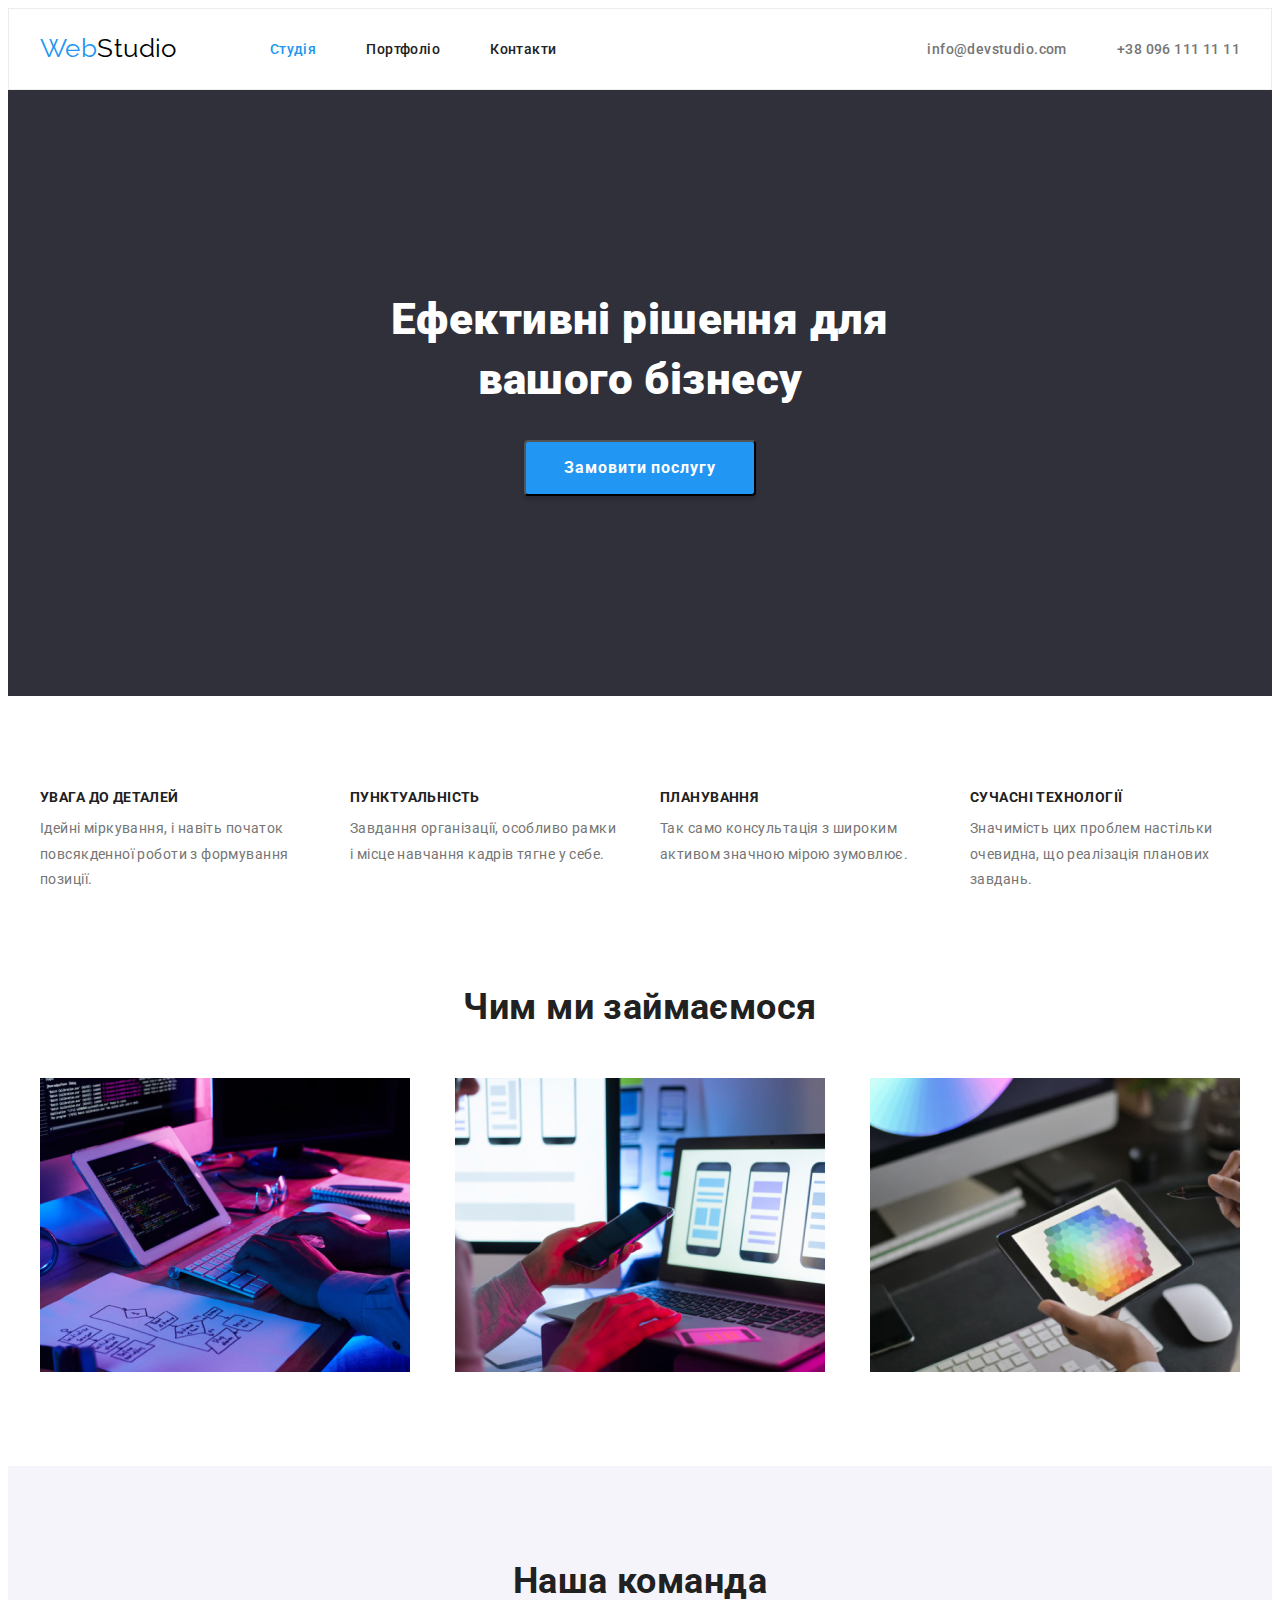
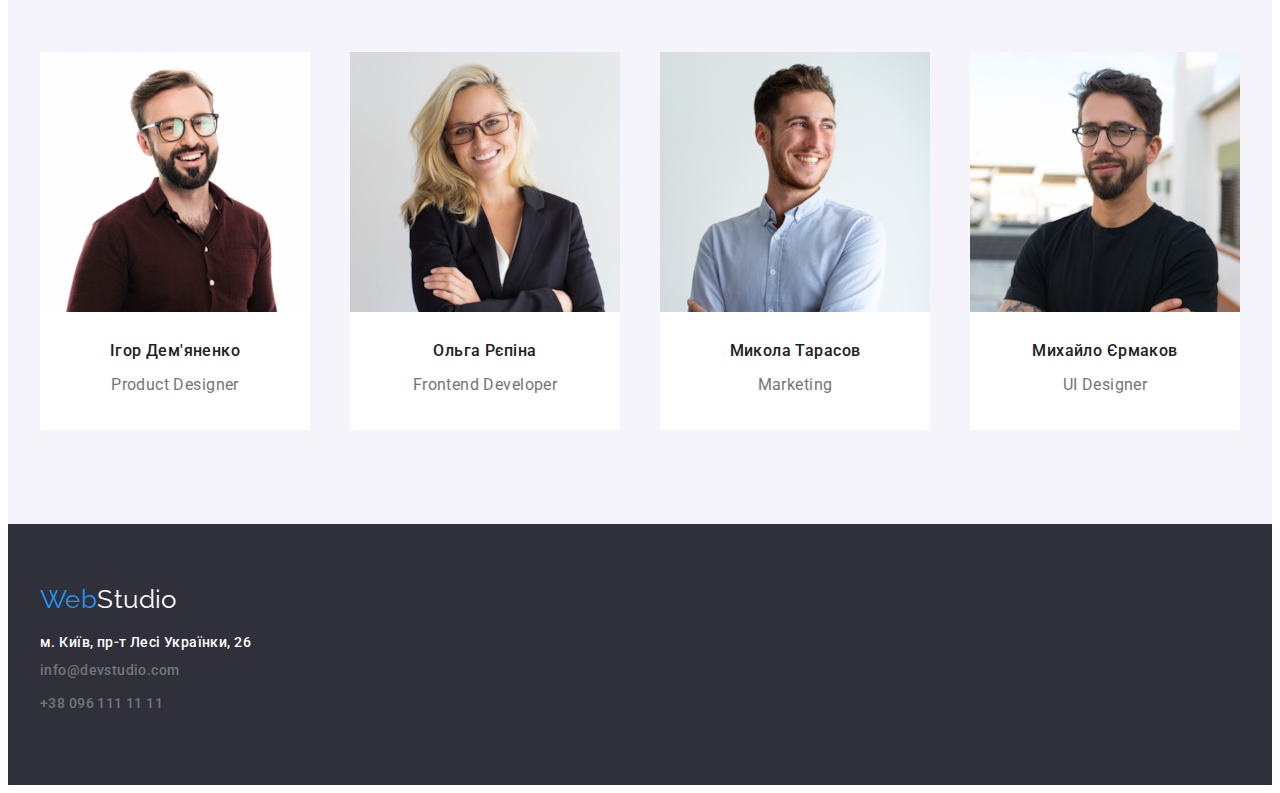
==== index.html @ a3e12e18 "home work" ====
<!DOCTYPE html>
<html lang="uk">
  <head>
    <meta charset="UTF-8" />
    <meta http-equiv="X-UA-Compatible" content="IE=edge" />
    <meta name="viewport" content="width=device-width, initial-scale=1.0" />
    <link rel="preconnect" href="https://fonts.googleapis.com" />
    <link rel="preconnect" href="https://fonts.gstatic.com" crossorigin />
    <link
      href="https://fonts.googleapis.com/css2?family=Raleway:wght@700&family=Roboto:wght@400;500;700;900&display=swap"
      rel="stylesheet"
    />
    <link
      rel="stylesheet"
      href="https://cdnjs.cloudflare.com/ajax/libs/modern-normalize/1.1.0/modern-normalize.min.css"
      integrity="sha512-wpPYUAdjBVSE4KJnH1VR1HeZfpl1ub8YT/NKx4PuQ5NmX2tKuGu6U/JRp5y+Y8XG2tV+wKQpNHVUX03MfMFn9Q=="
      crossorigin="anonymous"
      referrerpolicy="no-referrer"
    />
    <link rel="stylesheet" href="./css/styles.css" />
    <title>Document</title>
  </head>

  <body>
<!--Header-->
    <header class="line">
      <div class="container main-nav">
        <a class="logo" href="./index.html" lang="en"
          >Web<span class="logo-studio">Studio</span></a
        >
        <nav>
          <ul class="site-nav">
            <li class="item">
              <a class="current-navigation" href="./index.html"> Студія</a>
            </li>
            <li class="item">
              <a class="navigation" href="./portfolio.html"> Портфоліо</a>
            </li>
            <li class="item">
              <a class="navigation" href="contacts"> Контакти</a>
            </li>
          </ul>
        </nav>
        <ul class="contact-nav">
          <li class="item">
            <a class="contacts" href="mailto:info@devstudio.com"
              >info@devstudio.com</a
            >
          </li>
          <li class="item">
            <a class="contacts" href="tel:+380961111111">+38 096 111 11 11</a>
          </li>
        </ul>
      </div>
    </header>

<!--Main content-->
    <main>
      <!--Hero-->
      <section class="hero">
        <h1 class="hero-title">Ефективні рішення для <br />вашого бізнесу</h1>
        <button type="button" class="hero-button">Замовити послугу</button>
      </section>

<!-- Переваги -->
      <section class="sections">
        <div class="container">
          <h2 class="visually-hidden">Переваги</h2>
          <ul class="features-list">
            <li class="item">
              <h3 class="features">увага до деталей</h3>
              <p class="features-text">
                Ідейні міркування, і навіть початок повсякденної роботи з
                формування позиції.
              </p>
            </li>
            <li class="item">
              <h3 class="features">пунктуальність</h3>
              <p class="features-text">
                Завдання організації, особливо рамки і місце навчання кадрів
                тягне у себе.
              </p>
            </li>
            <li class="item">
              <h3 class="features">планування</h3>
              <p class="features-text">
                Так само консультація з широким активом значною мірою зумовлює.
              </p>
            </li>
            <li class="item">
              <h3 class="features">сучасні технології</h3>
              <p class="features-text">
                Значимість цих проблем настільки очевидна, що реалізація
                планових завдань.
              </p>
            </li>
          </ul>
        </div>
      </section>

<!-- Опис діяльності -->
      <section class="sections item-section">
        <div class="container">
          <h2 class="title">Чим ми займаємося</h2>
          <ul class="about-item">
            <li class="item">         
              <img
                src="./images/feature/desctop.jpg"
                alt="Десктопні додатки"
                width="370"
              />
            </li>
            <li class="item">
              <img
                src="./images/feature/apps.jpg"
                alt="мобільні додатки"
                width="370"
              />
            </li>
            <li class="item">
              <img
                src="./images/feature/design.jpg"
                alt="дизайнерські рішення"
                width="370"
              />
            </li>
          </ul>
        </div>
      </section>

<!--Команда-->
      <section class="sections team-bgc">
        <div class="container">
          <h2 class="title">Наша команда</h2>
          <ul class="about-team">
            <li class="item">
              <img
                src="./images/team/product.jpg"
                alt="Дизайнер продукту"
                width="270"
              />
              <div class="description">
                <h3 class="team">Ігор Дем'яненко</h3>
              <p>Product Designer</p></div>
            </li>
            <li class="item">
              <img
                src="./images/team/developer.jpg"
                alt="Фронтенд розробник"
                width="270"
              />
             <div class="description"> <h3 class="team">Ольга Рєпіна</h3>
              <p>Frontend Developer</p></div>
            </li>
            <li class="item">
              <img
                src="./images/team/marketing.jpg"
                alt="Маркетинг"
                width="270"
              />
              <div class="description"> <h3 class="team">Микола Тарасов</h3>
              <p>Marketing</p></div>
              </li>
            <li class="item">
              <img
                src="./images/team/designer.jpg"
                alt="Дизайнер інтерфейсу"
                width="270"
              />
              <div class="description"><h3 class="team">Михайло Єрмаков</h3>
              <p>UI Designer</p></div>
            </li>
          </ul>
        </div>
      </section>
    </main>

<!-- Footer -->
    <footer class="footer">
      <div class="container">
        <a class="logo footer-logo" href="portfolio.html" lang="en"
          >Web<span class="logo-studio-footer">Studio</span></a
        >
        <address>
          <ul>
            <li>
              <a class="footer-contacts address" href="#"> м. Київ, пр-т Лесі Українки, 26</a>
            </li>
            <li>
              <a class="footer-contacts" href="mailto:info@devstudio.com">
                info@devstudio.com</a
              >
            </li>
            <li>
              <a class="footer-contacts" href="tel:+380961111111">
                +38 096 111 11 11</a
              >
            </li>
          </ul>
        </address>
      </div>
    </footer>
  </body>
</html>
---- css/styles.css ----
:root {
  --primary-text-color: #212121;
  --accent-color: #2196f3;
  --primary-white-color: #ffffff;
  --background-color: #2f303a;
  --description-color: #757575;
  --main-line-height: 1.17;
  --main-font-weight: 500;
}

.html{
  box-sizing: border-box;
}

*,
*::before,
*::after{
  box-sizing: inherit;
}

body {
  font-family: "Roboto", sans-serif;
  background-color: var(--primary-white-color);
  color: var(--primary-text-color);

  font-size: 14px;
  letter-spacing: 0.03em;
}


a {
  text-decoration: none;
}

h1,h2,h3,p{
  margin: 0;
}

p{
  font-size: 16px;
  color: var(--description-color);
  line-height: 1.8;
}

ul{
  list-style-type: none;
  margin: 0;
  padding: 0;
}

img{
  display: block; 
  width: 100%; 
  height: auto;
}

.container{

  width: 1200px;
  padding-left: 15px;
  padding-right: 15px;
  margin-left: auto;
  margin-right: auto;
}

.sections{
  padding-top: 94px;
  padding-bottom: 94px;
}

.main-nav{
  display: flex;
  align-items: center;
}

.line{
  border: 1px solid #ECECEC;
}

.logo {
  padding-top: 24px;
  padding-bottom: 25px;

  font-family: "Raleway", sans-serif;
  color: var(--accent-color);
  font-size: 26px;
  line-height: var(--main-line-height);
  
}

.logo-studio {
  font-family: "Raleway", sans-serif;
  color: #000000;
  font-size: 26px;
  line-height: var(--main-line-height);
}

.site-nav .item + .item{
  margin-left: 50px;
}

.site-nav{
  display: flex;
  margin-left: 93px;
}

.contacts {
  display: flex;
  padding-top: 32px;
  padding-bottom: 32px;

  color: var(--description-color);
  line-height: var(--main-line-height);
  font-weight: var(--main-font-weight);
  font-style: normal;
}

.contacts:hover,
.contacts:focus {
  color: var(--accent-color);
}

.contact-nav{
  display: flex;
  margin-left: auto;
}

.contact-nav .item + .item {
  margin-left: 50px;
}

.navigation {
  display: flex;
  padding-top: 32px;
  padding-bottom: 32px;

  color: var(--primary-text-color);
  line-height: var(--main-line-height);
  font-weight: var(--main-font-weight);
}

.navigation:hover,
.navigation:focus {
  color: var(--accent-color);
}

.current-navigation {
  display: flex;
  padding-top: 32px;
  padding-bottom: 32px;
  color: var(--accent-color);
  font-weight: var(--main-font-weight);
}

.buttons{
  justify-content: center;
  display: flex;
  margin-bottom: 34px;
}

.button {
  margin-right: 8px;
  cursor: pointer;
  padding: 6px 22px;

  font-family: inherit;
  font-weight: var(--main-font-weight);
  font-size: 16px;
  line-height: 1.6;
  text-align: center;

  background: #f5f4fa;
  border-radius: 4px;
  border: none;
  
}

.hero {
  text-align: center;
  margin: 0 auto;
  padding-top: 200px;
  padding-bottom: 200px;

  background-color: var(--background-color);
}

.hero-title {
  
  margin: auto;
  margin-bottom: 30px;
  
  width: 696px;
  height: 120px;
  left: 452px;
  top: 280px;

  color: var(--primary-white-color);
  font-weight: 900;
  font-size: 44px;
  line-height: 1.36;
}

.button:hover,
.button:focus {
  color: var(--primary-white-color);
  background: var(--accent-color);
}

.hero-button {
  display: inline-flex;
  align-items: center;
  justify-content: center;
  cursor: pointer;
  text-align: center;

  color: var(--primary-white-color);
  font-family: inherit;
  font-weight: 700;
  font-size: 16px;
  line-height: 1.8;
  letter-spacing: 0.06em;

  background: #2196f3;
  box-shadow: 0px 4px 4px rgba(0, 0, 0, 0.15);
  border-radius: 4px;
  min-width: 216px;
  height: 50px;
}

.hero-button:hover,
.hero-button:focus {
  background: #188ce8;
}

.cards {
  display: flex;
  flex-wrap: wrap;
  gap: 30px;
}

.box {
  border: 1px solid #ECECEC;
  flex: 1 1 calc(33.33% - 30px);
  box-sizing: border-box;
  
  line-height: 1.8;
}

.box-title {
  margin-bottom: 4px;

  color: var(--primary-text-color);
  font-size: 18px;
  line-height: 2;
}

.box-content{
  margin-left: 0;
  padding-top: 20px;
  padding-right: 24px;
  padding-bottom: 20px;
  padding-left: 24px;
}

.title {
  text-align: center;
  margin-bottom: 50px;
  font-size: 36px;
  line-height: var(--main-line-height);
}

.features-list{
  display: flex;
  flex-wrap: wrap;
  justify-content: space-between;
}

.features-list .item{
  margin-right: 30px;
  width: 270px;
}

.features-list .item:last-child{
  margin-right: 0;
}

.features {
  margin: 0;
  margin-bottom: 10px;
  font-size: 14px;
  line-height: 1.14;
  text-transform: uppercase;
}

.features-text{
  font-size: 14px;
}

.about-item{
  display: flex;
  flex-wrap: wrap;
 
}

.about-item .item{
  display: block;
  width: 370px;
  margin-right: 45px;
}

.about-item .item:last-child{
  margin-right: 0;
}

.item-section{
  padding-top: 0;
}

.about-team {
  display: flex;
  justify-content: center;
  text-align: center;
}

.about-team .item{
  margin-right: 40px;
  width: 270px;

  background-color: var(--primary-white-color);
}

.about-team .item:last-child{
  margin-right: 0;
 
}

.description{
  padding-top: 30px;
  padding-bottom: 30px;
}

.team-bgc{
  background: #f5f4fa;
}

.team {
  margin-bottom: 10px;
  font-weight: var(--main-font-weight);
  font-size: 16px;
  line-height: var(--main-line-height);
}

.visually-hidden {
  position: absolute;
  white-space: nowrap;
  width: 1px;
  height: 1px;
  overflow: hidden;
  border: 0;
  padding: 0;
  clip: rect(0 0 0 0);
  clip-path: inset(50%);
  margin: -1px;
}

.footer {
  padding-top: 60px;
  padding-bottom: 60px;

  font-size: 14px;
  line-height: var(--main-line-height);
  background-color: var(--background-color);
}

.footer-contacts{
  display: inline-block;
  margin-bottom: 9px;
  
  color: var(--description-color);
  line-height: 1.71;  
  font-weight: var(--main-font-weight);
  font-style: normal;
}

.footer-logo{
  display: inline-block;
  padding-top: 0;
  padding-bottom: 0;
  margin-bottom: 20px;
}

.logo-studio-footer {
  color: var(--primary-white-color);
}

.address {
  margin-bottom: 9px;

  font-style: normal;
  color: var(--primary-white-color);
  line-height: var(--main-line-height);
}

.address:hover,
.address:focus {
  color: var(--accent-color);
}
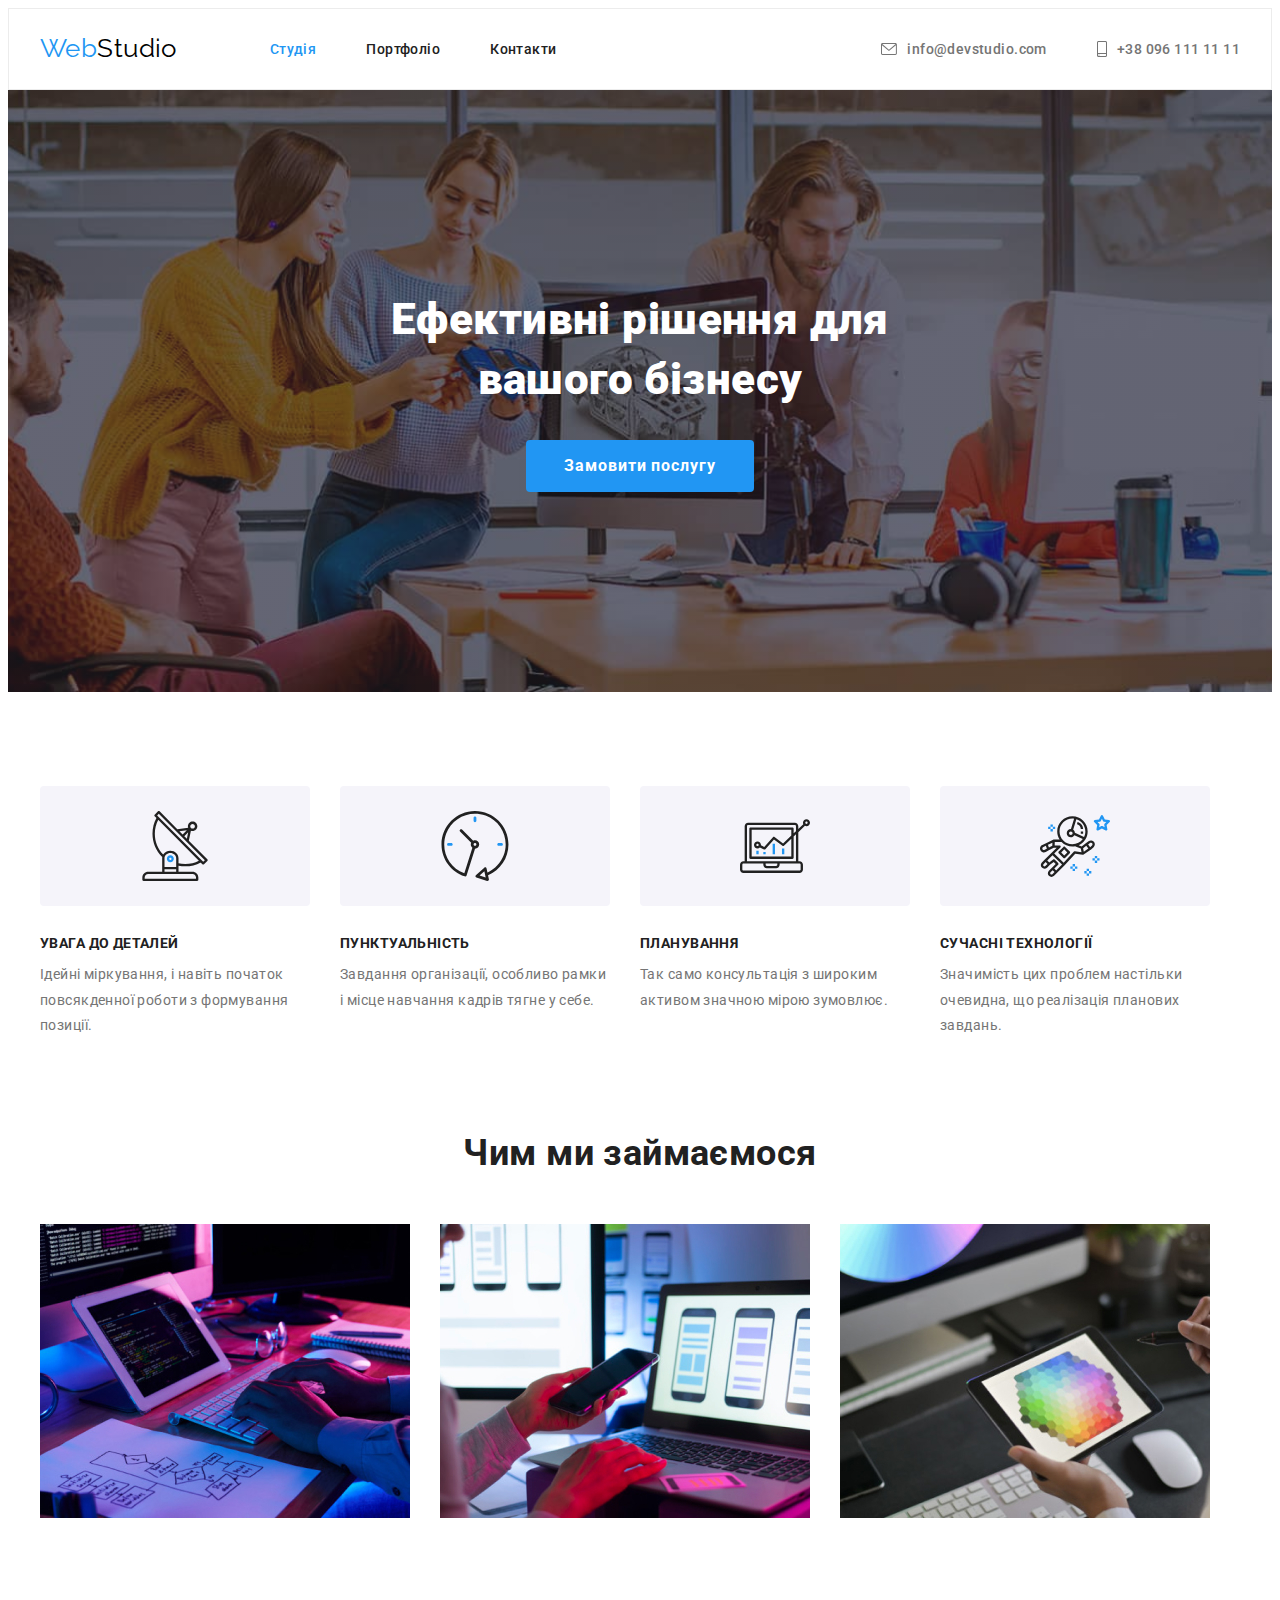
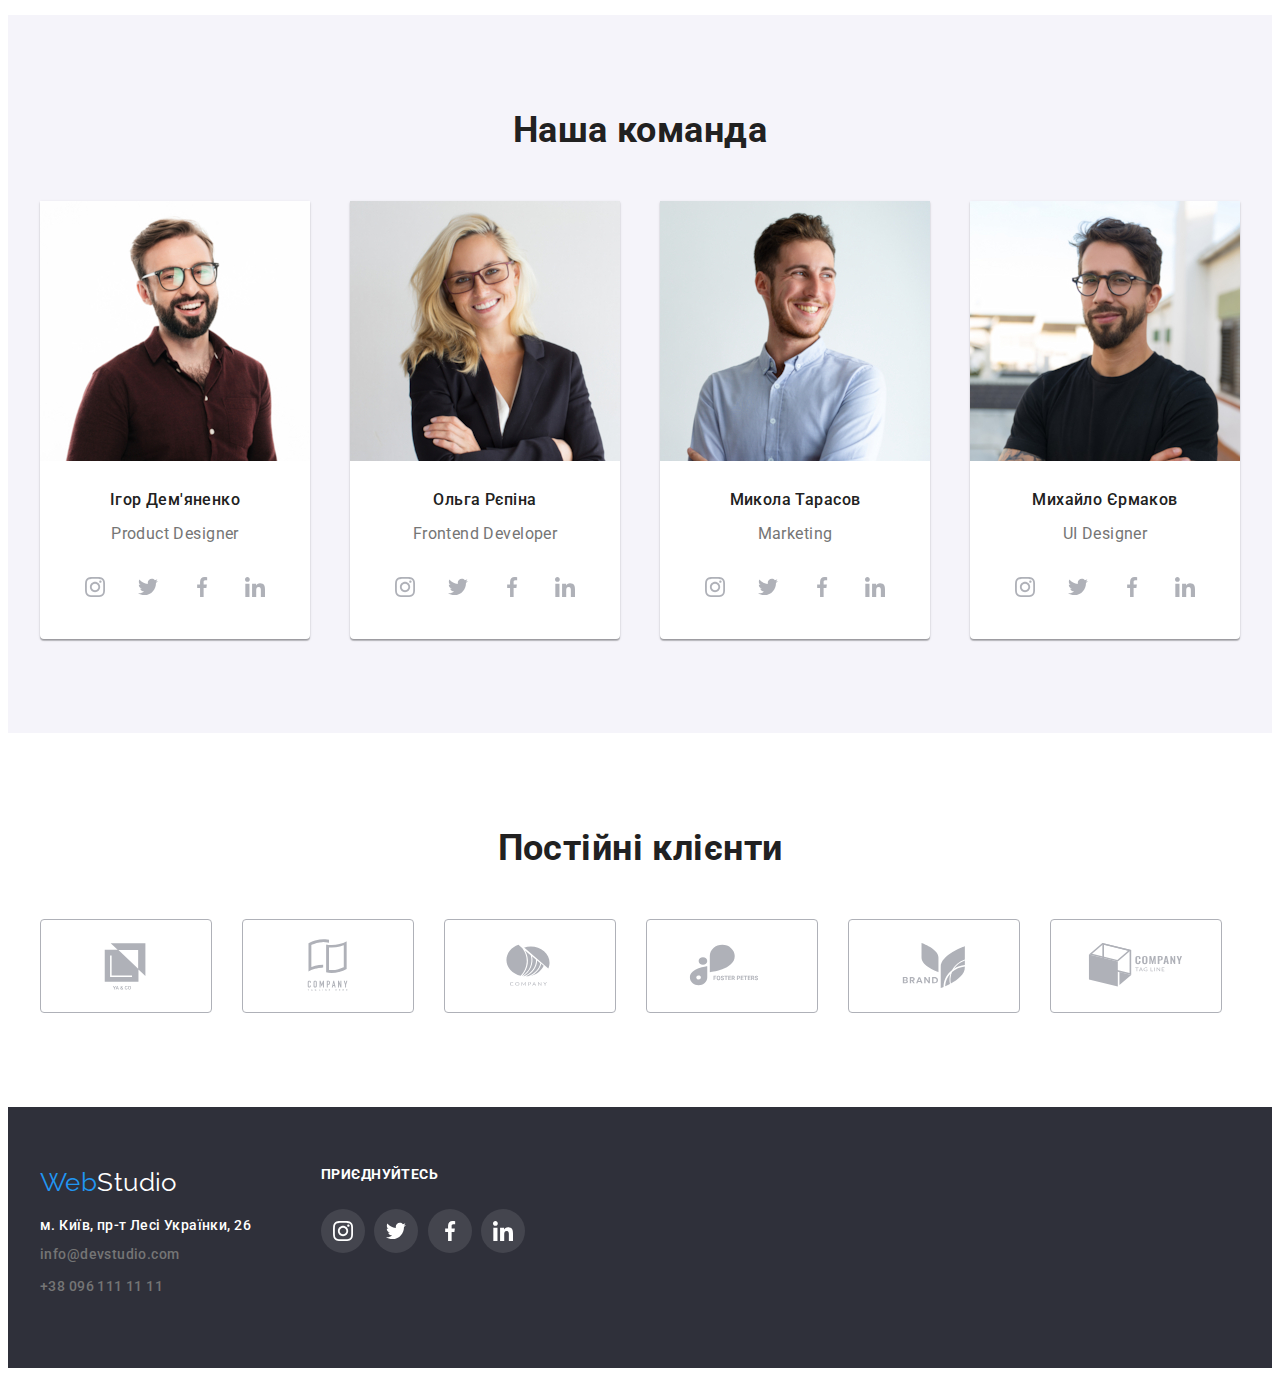
==== commit 63dd5a0c: "updated" ====
--- a/index.html
+++ b/index.html
@@ -43,12 +43,17 @@
         </nav>
         <ul class="contact-nav">
           <li class="item">
-            <a class="contacts" href="mailto:info@devstudio.com"
-              >info@devstudio.com</a
-            >
+            <a class="contacts" href="mailto:info@devstudio.com">
+             <svg width=16 height=12 class="button-icon">
+              <use href="./images/icons.svg#mail"></use>
+             </svg>
+              info@devstudio.com</a>
           </li>
           <li class="item">
-            <a class="contacts" href="tel:+380961111111">+38 096 111 11 11</a>
+            <a class="contacts" href="tel:+380961111111">
+              <svg width=10 height=16 class="button-icon">
+                <use href="./images/icons.svg#smartphone"></use>
+              </svg> +38 096 111 11 11</a>
           </li>
         </ul>
       </div>
@@ -68,26 +73,43 @@
           <h2 class="visually-hidden">Переваги</h2>
           <ul class="features-list">
             <li class="item">
-              <h3 class="features">увага до деталей</h3>
-              <p class="features-text">
-                Ідейні міркування, і навіть початок повсякденної роботи з
-                формування позиції.
-              </p>
-            </li>
-            <li class="item">
-              <h3 class="features">пунктуальність</h3>
+              <div class="features-item">
+                <svg width="70" height="70" class="features-icon">
+                  <use href="./images/icons.svg#antenna"></use>
+                </svg></div>
+                <h3 class="features">увага до деталей</h3>
+                    <p class="features-text">
+                 Ідейні міркування, і навіть початок повсякденної роботи з
+                 формування позиції.
+                   </p>
+            </li>
+            <li class="item">
+             <div class="features-item">
+              <svg width="70" height="70" class="features-icon">
+                <use href="./images/icons.svg#clock"></use>
+              </svg>
+             </div> 
+             <h3 class="features">пунктуальність</h3>
               <p class="features-text">
                 Завдання організації, особливо рамки і місце навчання кадрів
                 тягне у себе.
               </p>
             </li>
             <li class="item">
+               <div class="features-item">
+                <svg width="70" height="70" class="features-icon">
+                <use href="./images/icons.svg#diagram"></use>
+              </svg></div>
               <h3 class="features">планування</h3>
               <p class="features-text">
                 Так само консультація з широким активом значною мірою зумовлює.
               </p>
             </li>
             <li class="item">
+              <div class="features-item">
+                <svg width="70" height="70" class="features-icon">
+                <use href="./images/icons.svg#astronaut"></use>
+              </svg></div>
               <h3 class="features">сучасні технології</h3>
               <p class="features-text">
                 Значимість цих проблем настільки очевидна, що реалізація
@@ -141,7 +163,13 @@
               />
               <div class="description">
                 <h3 class="team">Ігор Дем'яненко</h3>
-              <p>Product Designer</p></div>
+              <p>Product Designer</p>
+            <ul class="team-socials">
+              <li class="socials-item"><a class="social-link" href=""><svg class="socials-logo" width="20" height="20" ><use href="./images/icons.svg#instagram"></use></svg></a></li>
+              <li class="socials-item"><a class="social-link" href=""><svg class="socials-logo" width="20" height="20"><use href="./images/icons.svg#twitter"></use></svg></a></li>
+              <li class="socials-item"><a class="social-link" href=""><svg class="socials-logo" width="20" height="20"><use href="./images/icons.svg#facebook"></use></svg></a></li>
+              <li class="socials-item"><a class="social-link" href=""><svg class="socials-logo" width="20" height="20"><use href="./images/icons.svg#linkedin"></use></svg></a></li>
+            </ul></div>
             </li>
             <li class="item">
               <img
@@ -150,7 +178,13 @@
                 width="270"
               />
              <div class="description"> <h3 class="team">Ольга Рєпіна</h3>
-              <p>Frontend Developer</p></div>
+              <p>Frontend Developer</p>
+            <ul class="team-socials">
+              <li class="socials-item"><a class="social-link" href=""><svg class="socials-logo" width="20" height="20" ><use href="./images/icons.svg#instagram"></use></svg></a></li>
+              <li class="socials-item"><a class="social-link" href=""><svg class="socials-logo" width="20" height="20"><use href="./images/icons.svg#twitter"></use></svg></a></li>
+              <li class="socials-item"><a class="social-link" href=""><svg class="socials-logo" width="20" height="20"><use href="./images/icons.svg#facebook"></use></svg></a></li>
+              <li class="socials-item"><a class="social-link" href=""><svg class="socials-logo" width="20" height="20"><use href="./images/icons.svg#linkedin"></use></svg></a></li>
+            </ul></div>
             </li>
             <li class="item">
               <img
@@ -158,8 +192,15 @@
                 alt="Маркетинг"
                 width="270"
               />
-              <div class="description"> <h3 class="team">Микола Тарасов</h3>
-              <p>Marketing</p></div>
+              <div class="description"> 
+                <h3 class="team">Микола Тарасов</h3>
+              <p>Marketing</p>
+            <ul class="team-socials">
+              <li class="socials-item"><a class="social-link" href=""><svg class="socials-logo" width="20" height="20" ><use href="./images/icons.svg#instagram"></use></svg></a></li>
+              <li class="socials-item"><a class="social-link" href=""><svg class="socials-logo" width="20" height="20"><use href="./images/icons.svg#twitter"></use></svg></a></li>
+              <li class="socials-item"><a class="social-link" href=""><svg class="socials-logo" width="20" height="20"><use href="./images/icons.svg#facebook"></use></svg></a></li>
+              <li class="socials-item"><a class="social-link" href=""><svg class="socials-logo" width="20" height="20"><use href="./images/icons.svg#linkedin"></use></svg></a></li>
+            </ul></div>
               </li>
             <li class="item">
               <img
@@ -167,37 +208,79 @@
                 alt="Дизайнер інтерфейсу"
                 width="270"
               />
-              <div class="description"><h3 class="team">Михайло Єрмаков</h3>
-              <p>UI Designer</p></div>
+              <div class="description">
+                <h3 class="team">Михайло Єрмаков</h3>
+              <p>UI Designer</p>
+            <ul class="team-socials">
+              <li class="socials-item"><a class="social-link" href=""><svg class="socials-logo" width="20" height="20" ><use href="./images/icons.svg#instagram"></use></svg></a></li>
+              <li class="socials-item"><a class="social-link" href=""><svg class="socials-logo" width="20" height="20"><use href="./images/icons.svg#twitter"></use></svg></a></li>
+              <li class="socials-item"><a class="social-link" href=""><svg class="socials-logo" width="20" height="20"><use href="./images/icons.svg#facebook"></use></svg></a></li>
+              <li class="socials-item"><a class="social-link" href=""><svg class="socials-logo" width="20" height="20"><use href="./images/icons.svg#linkedin"></use></svg></a></li>
+            </ul></div>
             </li>
           </ul>
         </div>
+      </section>
+      <section class="sections">
+        <div class="container">
+          <h2 class="title">Постійні клієнти</h2>
+        <ul class="clients-list">
+          <li><a class="client"><svg class="clients-logo" width="106" height="60" >
+            <use href="./images/icons.svg#logo-1"></use>
+          </svg></a></li>
+          <li><a class="client"><svg class="clients-logo" width="106" height="60">
+            <use href="./images/icons.svg#logo-2"></use>
+          </svg></a></li>
+          <li><a class="client"><svg class="clients-logo" width="106" height="60">
+            <use href="./images/icons.svg#logo-3"></use>
+          </svg></a></li>
+          <li><a class="client"><svg class="clients-logo" width="106" height="60">
+            <use href="./images/icons.svg#logo-4"></use>
+          </svg></a></li>
+          <li><a class="client"><svg class="clients-logo" width="106" height="60">
+            <use href="./images/icons.svg#logo-5"></use>
+          </svg></a></li>
+          <li><a class="client"><svg class="clients-logo" width="106" height="60">
+            <use href="./images/icons.svg#logo-6"></use>
+          </svg></a></li>
+        </ul>
+      </div>
       </section>
     </main>
 
 <!-- Footer -->
     <footer class="footer">
-      <div class="container">
-        <a class="logo footer-logo" href="portfolio.html" lang="en"
-          >Web<span class="logo-studio-footer">Studio</span></a
-        >
-        <address>
+      <div class="container footer-nav"> 
+         <div class="footer-contacts" >  
+          <a class="logo footer-logo" href="portfolio.html" lang="en"
+          >Web<span class="logo-studio-footer">Studio</span></a>
+       <address>
           <ul>
             <li>
-              <a class="footer-contacts address" href="#"> м. Київ, пр-т Лесі Українки, 26</a>
+              <a class="contact-footer address" href="#"> м. Київ, пр-т Лесі Українки, 26</a>
             </li>
             <li>
-              <a class="footer-contacts" href="mailto:info@devstudio.com">
+              <a class="contact-footer" href="mailto:info@devstudio.com">
                 info@devstudio.com</a
               >
             </li>
             <li>
-              <a class="footer-contacts" href="tel:+380961111111">
+              <a class="contact-footer" href="tel:+380961111111">
                 +38 096 111 11 11</a
               >
             </li>
           </ul>
         </address>
+      </div> 
+        <div class="socials">
+          <p class="join">Приєднуйтесь</p>
+        <ul class="footer-socials-list">
+          <li class="socials-item"><a class="footers-social-link" href="#"><svg class="socials-logo" width="20" height="20" ><use href="./images/icons.svg#instagram"></use></svg></a></li>
+          <li class="socials-item"><a class="footers-social-link" href="#"><svg class="socials-logo" width="20" height="20" ><use href="./images/icons.svg#twitter"></use></svg></a></li>
+          <li class="socials-item"><a class="footers-social-link" href="#"><svg class="socials-logo" width="20" height="20" ><use href="./images/icons.svg#facebook"></use></svg></a></li>
+          <li class="socials-item"><a class="footers-social-link" href="#"><svg class="socials-logo" width="20" height="20" ><use href="./images/icons.svg#linkedin"></use></svg></a></li>
+        </ul>
+      </div>  
       </div>
     </footer>
   </body>
--- a/css/styles.css
+++ b/css/styles.css
@@ -104,10 +104,17 @@
   margin-left: 93px;
 }
 
+.button-icon{
+  vertical-align: middle;
+  margin-right: 10px;
+  fill:currentColor;
+}
+
 .contacts {
   display: flex;
   padding-top: 32px;
   padding-bottom: 32px;
+  align-items: center;
 
   color: var(--description-color);
   line-height: var(--main-line-height);
@@ -178,10 +185,20 @@
 .hero {
   text-align: center;
   margin: 0 auto;
+  max-width: 1600px;
   padding-top: 200px;
   padding-bottom: 200px;
 
-  background-color: var(--background-color);
+  background: #C4C4C4;
+  background-image: linear-gradient( to right ,
+    rgba(47,48,58,0.4),
+    rgba(47, 48, 58, 0.4)),
+    url(../images/hero-bcg.jpg);
+  background-repeat: no-repeat;
+  background-position: center;
+  background-size: cover;
+
+
 }
 
 .hero-title {
@@ -204,6 +221,8 @@
 .button:focus {
   color: var(--primary-white-color);
   background: var(--accent-color);
+  box-shadow: 0px 3px 1px rgba(0, 0, 0, 0.1), 0px 1px 2px rgba(0, 0, 0, 0.08), 0px 2px 2px rgba(0, 0, 0, 0.12);
+  border-radius: 4px;
 }
 
 .hero-button {
@@ -221,8 +240,8 @@
   letter-spacing: 0.06em;
 
   background: #2196f3;
-  box-shadow: 0px 4px 4px rgba(0, 0, 0, 0.15);
   border-radius: 4px;
+  border: none;
   min-width: 216px;
   height: 50px;
 }
@@ -230,6 +249,7 @@
 .hero-button:hover,
 .hero-button:focus {
   background: #188ce8;
+  box-shadow: 0px 4px 4px rgba(0, 0, 0, 0.15);
 }
 
 .cards {
@@ -244,6 +264,11 @@
   box-sizing: border-box;
   
   line-height: 1.8;
+}
+
+.box:hover,
+.box:focus{
+  box-shadow: 0px 3px 1px rgba(0, 0, 0, 0.1), 0px 1px 2px rgba(0, 0, 0, 0.08), 0px 2px 2px rgba(0, 0, 0, 0.12);
 }
 
 .box-title {
@@ -270,7 +295,7 @@
 }
 
 .features-list{
-  display: flex;
+  display: inline-flex;
   flex-wrap: wrap;
   justify-content: space-between;
 }
@@ -287,25 +312,42 @@
 .features {
   margin: 0;
   margin-bottom: 10px;
+
   font-size: 14px;
   line-height: 1.14;
   text-transform: uppercase;
 }
 
+.features-item{
+  display: flex;
+  justify-content: center;
+ 
+  width: 270px;
+  height: 120px;
+  margin-bottom: 30px;
+
+  background-color: #F5F4FA;
+  border-radius: 4px;
+}
+
+.features-icon{
+  margin-top: 25px;
+  margin-bottom: 25px;
+}
+
 .features-text{
   font-size: 14px;
 }
 
 .about-item{
-  display: flex;
-  flex-wrap: wrap;
- 
+  display: inline-flex;
+ justify-content: center;
 }
 
 .about-item .item{
   display: block;
   width: 370px;
-  margin-right: 45px;
+  margin-right: 30px;
 }
 
 .about-item .item:last-child{
@@ -327,11 +369,12 @@
   width: 270px;
 
   background-color: var(--primary-white-color);
+  box-shadow: 0px 1px 3px rgba(0, 0, 0, 0.12), 0px 1px 1px rgba(0, 0, 0, 0.14), 0px 2px 1px rgba(0, 0, 0, 0.2);
+  border-radius: 0px 0px 4px 4px;
 }
 
 .about-team .item:last-child{
   margin-right: 0;
- 
 }
 
 .description{
@@ -348,6 +391,73 @@
   font-weight: var(--main-font-weight);
   font-size: 16px;
   line-height: var(--main-line-height);
+}
+
+.team-socials{
+  display: inline-flex;
+  width: 204px;
+  margin-top: 16px;
+  justify-content: space-between;
+}
+
+.socials-item{
+  width: 44px;
+  height: 44px;
+}
+
+.socials-item:last-child{
+  margin-right: 0;
+}
+
+.social-link{
+  width:100%;
+  height:100%;
+  display: flex;
+  align-items: center;
+  justify-content: center;
+  background-color: var(--primary-white-color);
+  border-radius: 50%;
+  fill: #AFB1B8;
+  color:var(--primary-white-color);
+}
+
+.socials-logo{
+  width: 20px;
+  height: 20px;
+}
+
+.social-link:hover,
+.social-link:focus{
+  fill:currentColor;
+  background-color: var(--accent-color);
+}
+
+
+.clients-list{
+  display: inline-flex;
+}
+/* 
+.clients-logo{
+ 
+} */
+
+.client{
+  display: flex;
+  width: 170px;
+  height: 92px;
+  align-items: center;
+  justify-content: center;
+  margin-right: 30px;
+  border: 1px solid #AFB1B8;
+  border-radius: 4px;
+  fill:#AFB1B8;
+  color:var(--accent-color);
+}
+
+.client:hover,
+.client:focus{
+  fill:currentColor;
+  border-color: var(--accent-color);
 }
 
 .visually-hidden {
@@ -364,6 +474,8 @@
 }
 
 .footer {
+  display: flex;
+  align-items: center;
   padding-top: 60px;
   padding-bottom: 60px;
 
@@ -371,8 +483,11 @@
   line-height: var(--main-line-height);
   background-color: var(--background-color);
 }
-
-.footer-contacts{
+.footer-nav{
+  display: flex;
+}
+
+.contact-footer{
   display: inline-block;
   margin-bottom: 9px;
   
@@ -405,3 +520,47 @@
 .address:focus {
   color: var(--accent-color);
 }
+
+.join{
+  margin-bottom: 10px;
+
+  text-transform: uppercase;
+  font-weight: 700;
+  font-size: 14px;
+  line-height: 1.14;
+  letter-spacing: 0.03em;
+  
+  color: var(--primary-white-color);
+}
+
+.footer-socials-list{
+  display: inline-flex;
+  width: 204px;
+  margin-top: 16px;
+  justify-content: space-between;
+  
+}
+
+.footers-social-link{
+  width: 100%;
+  height: 100%;
+  display: flex;
+  align-items: center;
+  justify-content: center;
+  background-color: rgba(255,255,255,10%);
+  border-radius: 50%;
+
+  fill:var(--primary-white-color);
+}
+
+.footers-social-link:hover,
+.footers-social-link:focus{
+background-color: var(--accent-color);
+}
+
+
+.socials{
+  display: inline-block;
+  margin-left: 70px;
+
+}
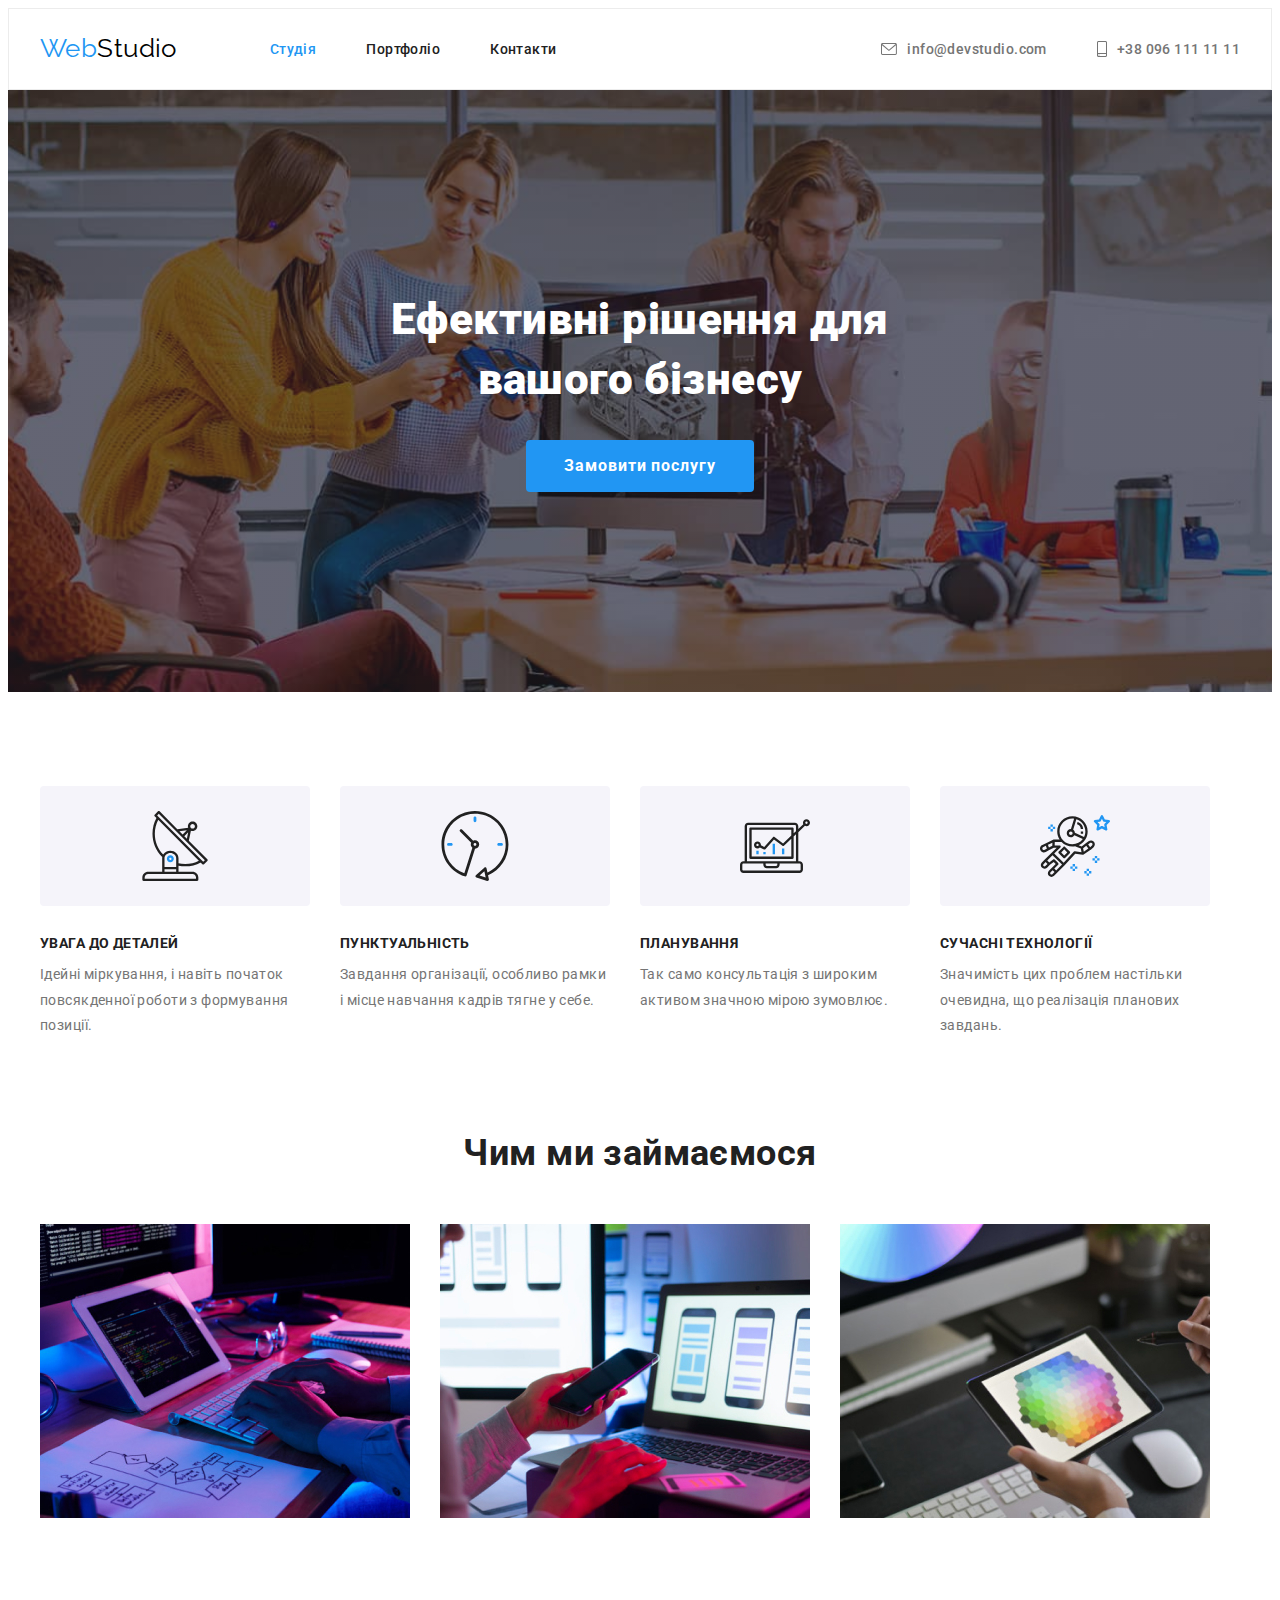
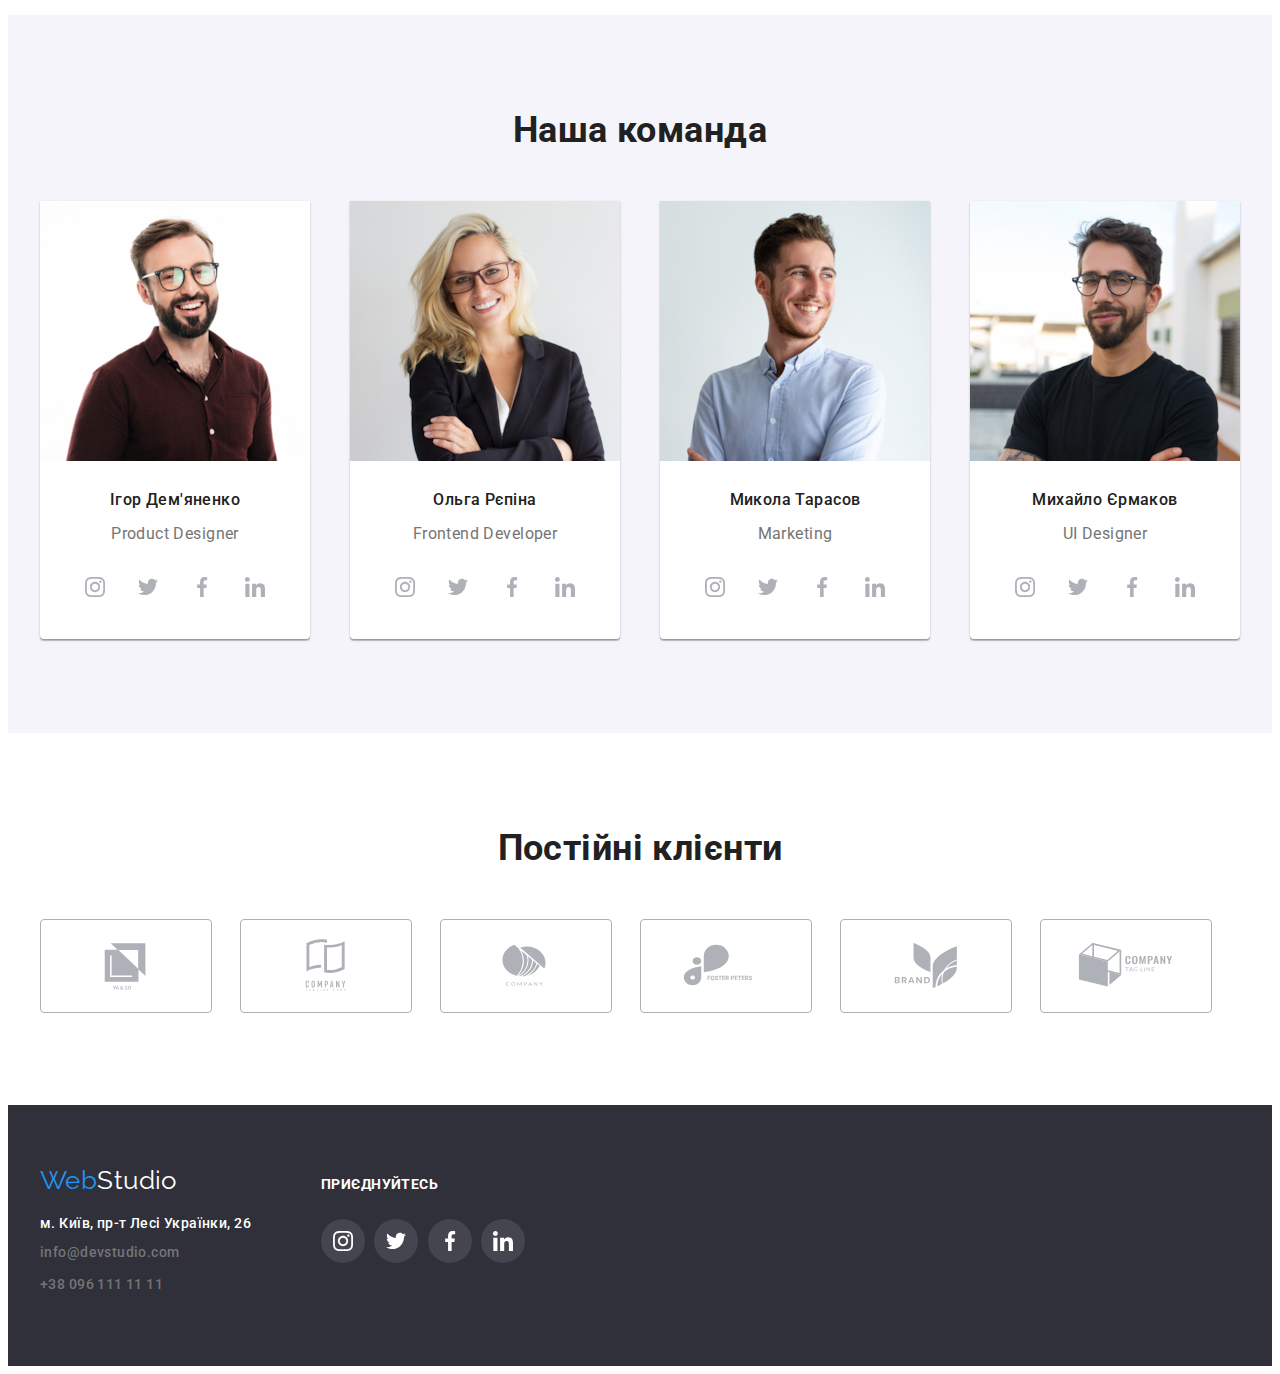
==== commit 9d00e9eb: "update link,link:hover,footer" ====
--- a/index.html
+++ b/index.html
@@ -225,22 +225,22 @@
         <div class="container">
           <h2 class="title">Постійні клієнти</h2>
         <ul class="clients-list">
-          <li><a class="client"><svg class="clients-logo" width="106" height="60" >
+          <li class="item"><a class="client"><svg class="clients-logo" width="106" height="60" >
             <use href="./images/icons.svg#logo-1"></use>
           </svg></a></li>
-          <li><a class="client"><svg class="clients-logo" width="106" height="60">
+          <li class="item"><a class="client"><svg class="clients-logo" width="106" height="60">
             <use href="./images/icons.svg#logo-2"></use>
           </svg></a></li>
-          <li><a class="client"><svg class="clients-logo" width="106" height="60">
+          <li class="item"><a class="client"><svg class="clients-logo" width="106" height="60">
             <use href="./images/icons.svg#logo-3"></use>
           </svg></a></li>
-          <li><a class="client"><svg class="clients-logo" width="106" height="60">
+          <li class="item"><a class="client"><svg class="clients-logo" width="106" height="60">
             <use href="./images/icons.svg#logo-4"></use>
           </svg></a></li>
-          <li><a class="client"><svg class="clients-logo" width="106" height="60">
+          <li class="item"><a class="client"><svg class="clients-logo" width="106" height="60">
             <use href="./images/icons.svg#logo-5"></use>
           </svg></a></li>
-          <li><a class="client"><svg class="clients-logo" width="106" height="60">
+          <li class="item"><a class="client"><svg class="clients-logo" width="106" height="60">
             <use href="./images/icons.svg#logo-6"></use>
           </svg></a></li>
         </ul>
--- a/css/styles.css
+++ b/css/styles.css
@@ -266,17 +266,21 @@
   line-height: 1.8;
 }
 
-.box:hover,
-.box:focus{
-  box-shadow: 0px 3px 1px rgba(0, 0, 0, 0.1), 0px 1px 2px rgba(0, 0, 0, 0.08), 0px 2px 2px rgba(0, 0, 0, 0.12);
-}
-
 .box-title {
   margin-bottom: 4px;
 
   color: var(--primary-text-color);
   font-size: 18px;
   line-height: 2;
+}
+
+.box-link{
+  display: block;
+}
+
+.box-link:hover,
+.box-link:focus{
+  box-shadow: 0px 3px 1px rgba(0, 0, 0, 0.1), 0px 1px 2px rgba(0, 0, 0, 0.08), 0px 2px 2px rgba(0, 0, 0, 0.12);
 }
 
 .box-content{
@@ -436,18 +440,25 @@
 .clients-list{
   display: inline-flex;
 }
-/* 
-.clients-logo{
- 
-} */
-
-.client{
-  display: flex;
+
+.clients-list .item{
   width: 170px;
   height: 92px;
-  align-items: center;
-  justify-content: center;
   margin-right: 30px;
+}
+
+.clients-list .item:last-child{
+  margin-right: 0;
+}
+
+
+.client{
+  display: flex;
+  width: 100%;
+  height: 100%;
+  align-items: center;
+  justify-content: center;
+  
   border: 1px solid #AFB1B8;
   border-radius: 4px;
   fill:#AFB1B8;
@@ -485,6 +496,7 @@
 }
 .footer-nav{
   display: flex;
+  align-items: baseline;
 }
 
 .contact-footer{
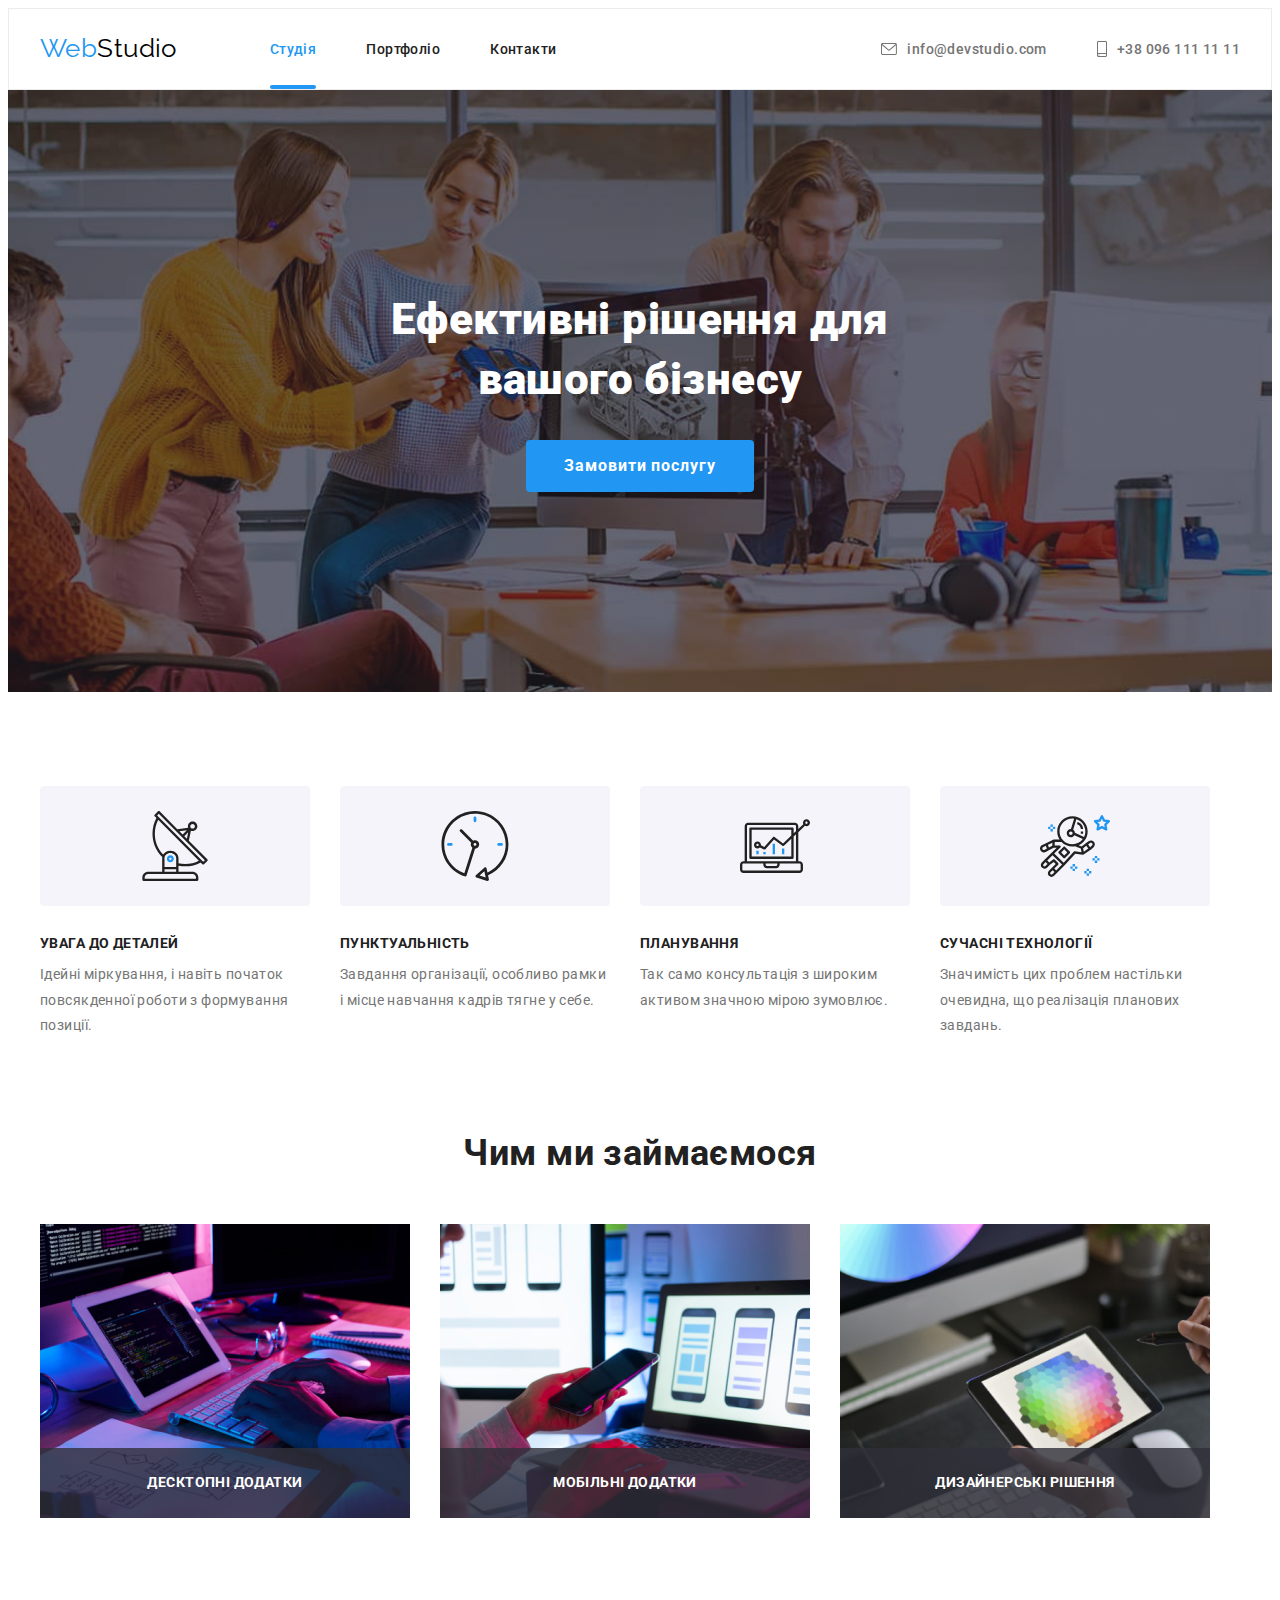
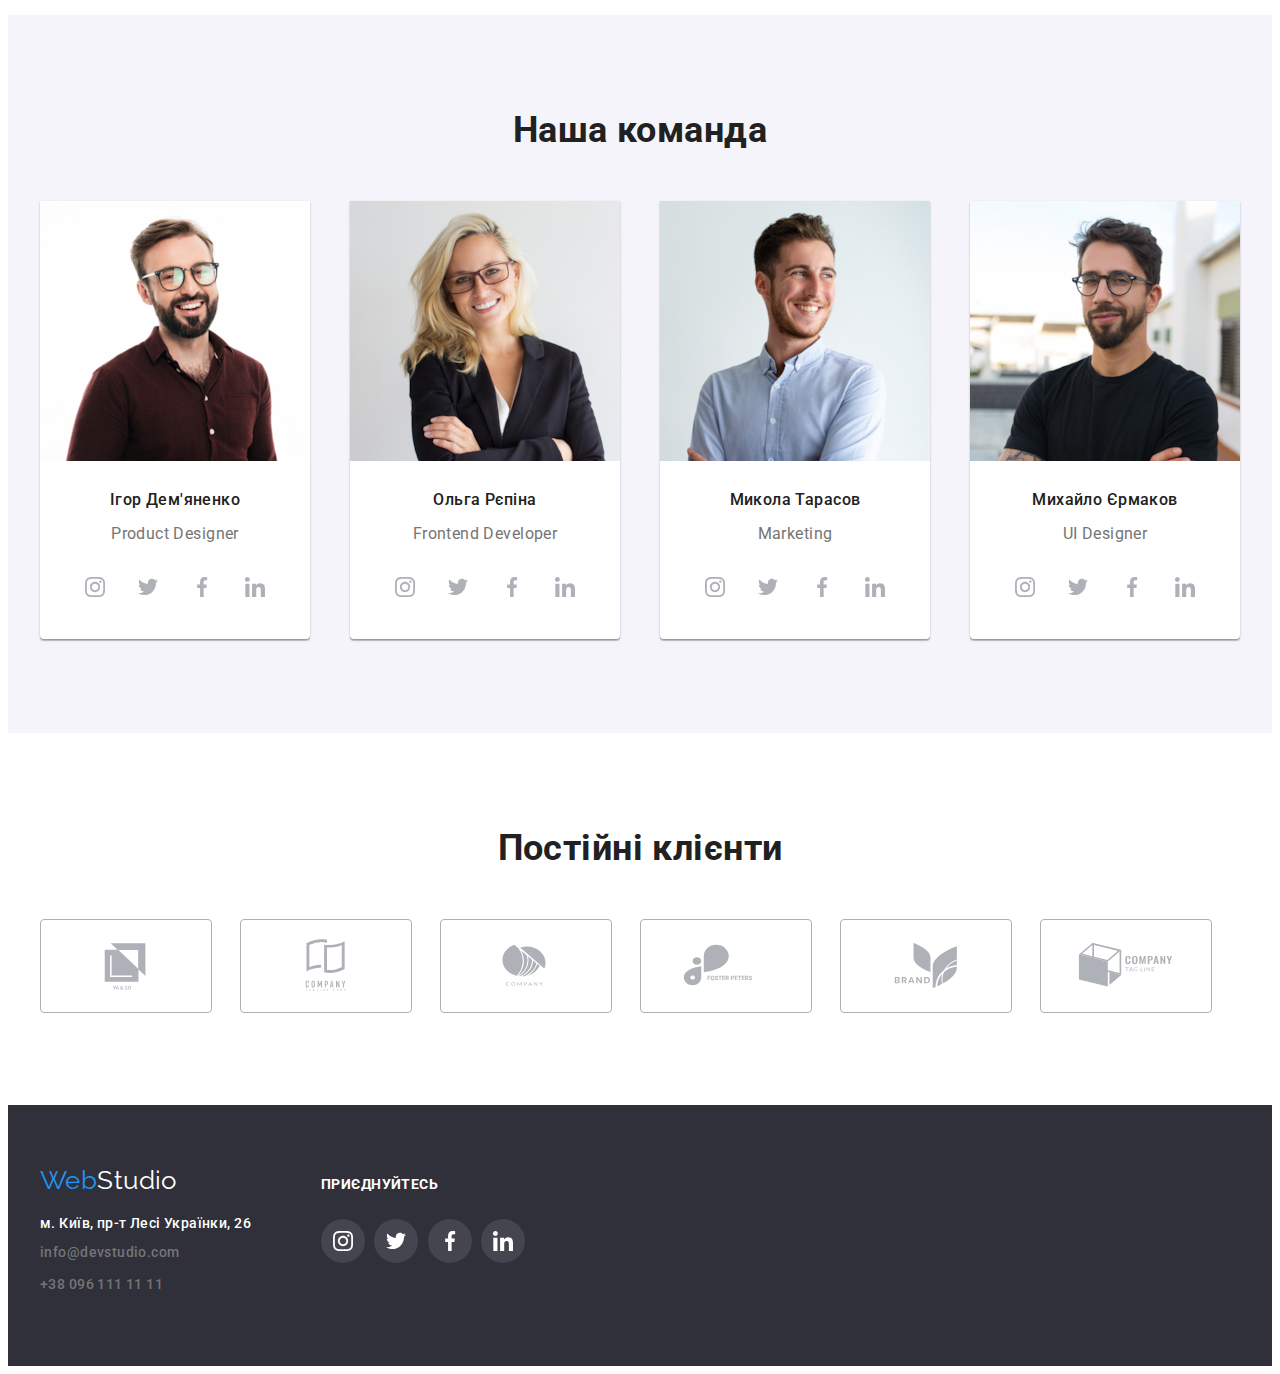
==== commit 51ef654b: "edits" ====
--- a/index.html
+++ b/index.html
@@ -61,10 +61,18 @@
 
 <!--Main content-->
     <main>
-      <!--Hero-->
+<!--Hero-->
       <section class="hero">
         <h1 class="hero-title">Ефективні рішення для <br />вашого бізнесу</h1>
-        <button type="button" class="hero-button">Замовити послугу</button>
+        <button type="button" class="hero-button" data-modal-open >Замовити послугу</button>
+        <div class="backdrop is-hidden" data-modal>
+          <div class="modal">
+           <button class="modal-close" data-modal-close><svg widht="18" height="18">
+            <use href="./images/icons.svg#close"></use>
+           </svg></button>
+          </div>
+        </div>
+       
       </section>
 
 <!-- Переваги -->
@@ -125,26 +133,32 @@
         <div class="container">
           <h2 class="title">Чим ми займаємося</h2>
           <ul class="about-item">
-            <li class="item">         
-              <img
+            <li class="item">
+              <div class="img-about-item"><img 
                 src="./images/feature/desctop.jpg"
                 alt="Десктопні додатки"
                 width="370"
               />
-            </li>
-            <li class="item">
-              <img
+              <p class="img-text">десктопні додатки</p>
+              </div>         
+            </li>
+            <li class="item">
+              <div class="img-about-item"> <img
                 src="./images/feature/apps.jpg"
                 alt="мобільні додатки"
                 width="370"
               />
-            </li>
-            <li class="item">
-              <img
+              <p class="img-text">мобільні додатки</p>
+              </div>
+            </li>
+            <li class="item">
+              <div class="img-about-item"><img
                 src="./images/feature/design.jpg"
                 alt="дизайнерські рішення"
                 width="370"
               />
+              <p class="img-text">дизайнерські рішення</p>
+              </div>
             </li>
           </ul>
         </div>
@@ -283,5 +297,6 @@
       </div>  
       </div>
     </footer>
+    <script src="./js/model.js"></script>
   </body>
 </html>
--- a/css/styles.css
+++ b/css/styles.css
@@ -120,11 +120,13 @@
   line-height: var(--main-line-height);
   font-weight: var(--main-font-weight);
   font-style: normal;
+  transition: transform 250ms cubic-bezier(0.4, 0, 0.2, 1);
 }
 
 .contacts:hover,
 .contacts:focus {
   color: var(--accent-color);
+  
 }
 
 .contact-nav{
@@ -144,19 +146,38 @@
   color: var(--primary-text-color);
   line-height: var(--main-line-height);
   font-weight: var(--main-font-weight);
+  transition: transform 250ms cubic-bezier(0.4, 0, 0.2, 1);
 }
 
 .navigation:hover,
 .navigation:focus {
   color: var(--accent-color);
+ 
 }
 
 .current-navigation {
+  position: relative;
   display: flex;
   padding-top: 32px;
   padding-bottom: 32px;
+
   color: var(--accent-color);
   font-weight: var(--main-font-weight);
+
+}
+
+.current-navigation::after{
+  content: "";
+  
+  position: absolute;
+  bottom: 0;
+  
+  display: block;
+  width: 100%;
+  height: 4px;
+  background-color: var(--accent-color);
+  border-radius: 2px;
+
 }
 
 .buttons{
@@ -178,8 +199,18 @@
 
   background: #f5f4fa;
   border-radius: 4px;
-  border: none;
-  
+  border: none; 
+  transition: transform 250ms cubic-bezier(0.4, 0, 0.2, 1);
+  
+}
+
+.button:hover,
+.button:focus {
+  color: var(--primary-white-color);
+  background: var(--accent-color);
+  box-shadow: 0px 3px 1px rgba(0, 0, 0, 0.1), 0px 1px 2px rgba(0, 0, 0, 0.08), 0px 2px 2px rgba(0, 0, 0, 0.12);
+  border-radius: 4px;
+ 
 }
 
 .hero {
@@ -217,13 +248,6 @@
   line-height: 1.36;
 }
 
-.button:hover,
-.button:focus {
-  color: var(--primary-white-color);
-  background: var(--accent-color);
-  box-shadow: 0px 3px 1px rgba(0, 0, 0, 0.1), 0px 1px 2px rgba(0, 0, 0, 0.08), 0px 2px 2px rgba(0, 0, 0, 0.12);
-  border-radius: 4px;
-}
 
 .hero-button {
   display: inline-flex;
@@ -244,12 +268,65 @@
   border: none;
   min-width: 216px;
   height: 50px;
+  transition: transform 250ms cubic-bezier(0.4, 0, 0.2, 1);
 }
 
 .hero-button:hover,
 .hero-button:focus {
   background: #188ce8;
   box-shadow: 0px 4px 4px rgba(0, 0, 0, 0.15);
+  
+}
+
+.backdrop{
+  position: fixed;
+  top: 0;
+  left: 0;
+  width: 100%;
+  height: 100%;
+
+  background-color: rgba(0, 0, 0, 0.2);
+  opacity: 1;
+  visibility: visible;
+  transition: opacity 250ms cubic-bezier(0.4, 0, 0.2, 1),visibility 250ms cubic-bezier(0.4, 0, 0.2, 1);
+}
+
+.backdrop.is-hidden{
+  visibility: hidden;
+  opacity: 0;
+  pointer-events: none;
+}
+
+.modal{
+  position: absolute;
+  top: 50%;
+  left: 50%;
+  transform: translate(-50%,-50%);
+ 
+  width: 528px;
+  height: 581px;
+  
+  background-color: #fff;
+}
+
+.modal-close{
+  
+  cursor: pointer;
+  position: absolute;
+  top: 8px;
+  right: 8px;
+
+  background: var(--primary-white-color);
+  border: 1px solid rgba(0, 0, 0, 0.1);
+  /* border-radius: 50%; */
+  transition: transform 250ms cubic-bezier(0.4, 0, 0.2, 1);
+  
+}
+
+.modal-close:hover,
+.modal-close:focus{
+  background-color: var(--accent-color);
+  /* transition: transform 250ms cubic-bezier(0.4, 0, 0.2, 1); */
 }
 
 .cards {
@@ -259,6 +336,8 @@
 }
 
 .box {
+  position: relative;
+
   border: 1px solid #ECECEC;
   flex: 1 1 calc(33.33% - 30px);
   box-sizing: border-box;
@@ -276,12 +355,27 @@
 
 .box-link{
   display: block;
-}
+  transition: transform 250ms cubic-bezier(0.4, 0, 0.2, 1);
+}
+
 
 .box-link:hover,
 .box-link:focus{
   box-shadow: 0px 3px 1px rgba(0, 0, 0, 0.1), 0px 1px 2px rgba(0, 0, 0, 0.08), 0px 2px 2px rgba(0, 0, 0, 0.12);
-}
+  
+}
+
+
+.box-overlay{
+  /* position: absolute; */
+  background-color: rgba(33, 150, 243, 0.9);
+}
+
+.overlay-text{
+  color: var(--primary-white-color);
+  padding: 63px 24px;
+}
+
 
 .box-content{
   margin-left: 0;
@@ -345,7 +439,7 @@
 
 .about-item{
   display: inline-flex;
- justify-content: center;
+  justify-content: center;
 }
 
 .about-item .item{
@@ -356,6 +450,32 @@
 
 .about-item .item:last-child{
   margin-right: 0;
+}
+
+.img-about-item{
+  position: relative;
+  display: block;
+}
+
+.img-text{
+  position: absolute;
+  display: flex;
+  align-items: center;
+  justify-content: center;
+  width: 100%;
+  height: 70px;
+  left: 0;
+  bottom: 0px;
+
+  font-weight: 700;
+  font-size: 14px;
+  line-height: 1.14px;
+  text-align: center;
+  letter-spacing: 0.03em;
+  text-transform: uppercase;
+  
+  background: rgba(47, 48, 58, 0.8);
+  color: var(--primary-white-color);
 }
 
 .item-section{
@@ -422,7 +542,8 @@
   background-color: var(--primary-white-color);
   border-radius: 50%;
   fill: #AFB1B8;
-  color:var(--primary-white-color);
+  color:var(--primary-white-color); 
+  transition: transform 250ms cubic-bezier(0.4, 0, 0.2, 1);
 }
 
 .socials-logo{
@@ -434,6 +555,7 @@
 .social-link:focus{
   fill:currentColor;
   background-color: var(--accent-color);
+ 
 }
 
 
@@ -463,12 +585,14 @@
   border-radius: 4px;
   fill:#AFB1B8;
   color:var(--accent-color);
+  transition: transform 250ms cubic-bezier(0.4, 0, 0.2, 1);
 }
 
 .client:hover,
 .client:focus{
   fill:currentColor;
   border-color: var(--accent-color);
+  
 }
 
 .visually-hidden {
@@ -525,12 +649,14 @@
 
   font-style: normal;
   color: var(--primary-white-color);
-  line-height: var(--main-line-height);
+  line-height: var(--main-line-height); 
+  transition: transform 250ms cubic-bezier(0.4, 0, 0.2, 1);
 }
 
 .address:hover,
 .address:focus {
   color: var(--accent-color);
+ 
 }
 
 .join{
@@ -563,11 +689,13 @@
   border-radius: 50%;
 
   fill:var(--primary-white-color);
+  transition: transform 250ms cubic-bezier(0.4, 0, 0.2, 1);
 }
 
 .footers-social-link:hover,
 .footers-social-link:focus{
-background-color: var(--accent-color);
+  background-color: var(--accent-color);
+  
 }
 
 
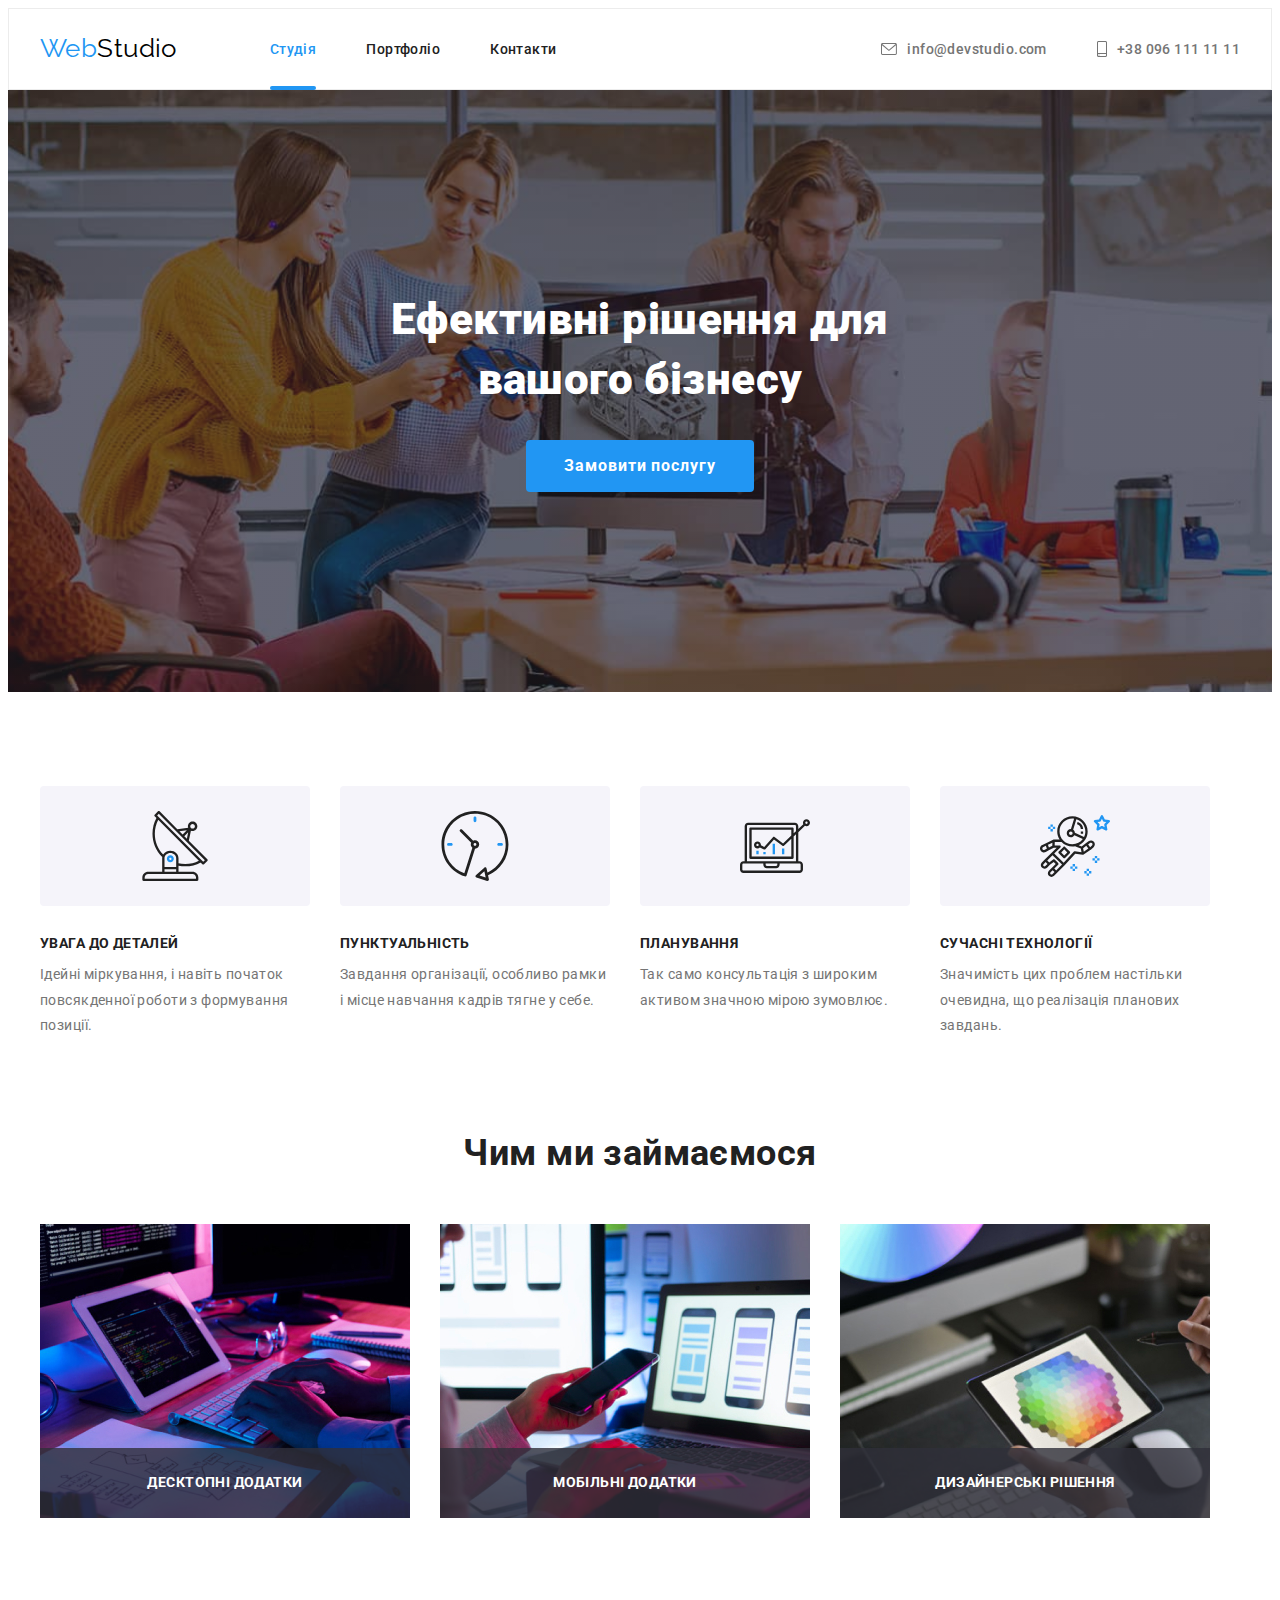
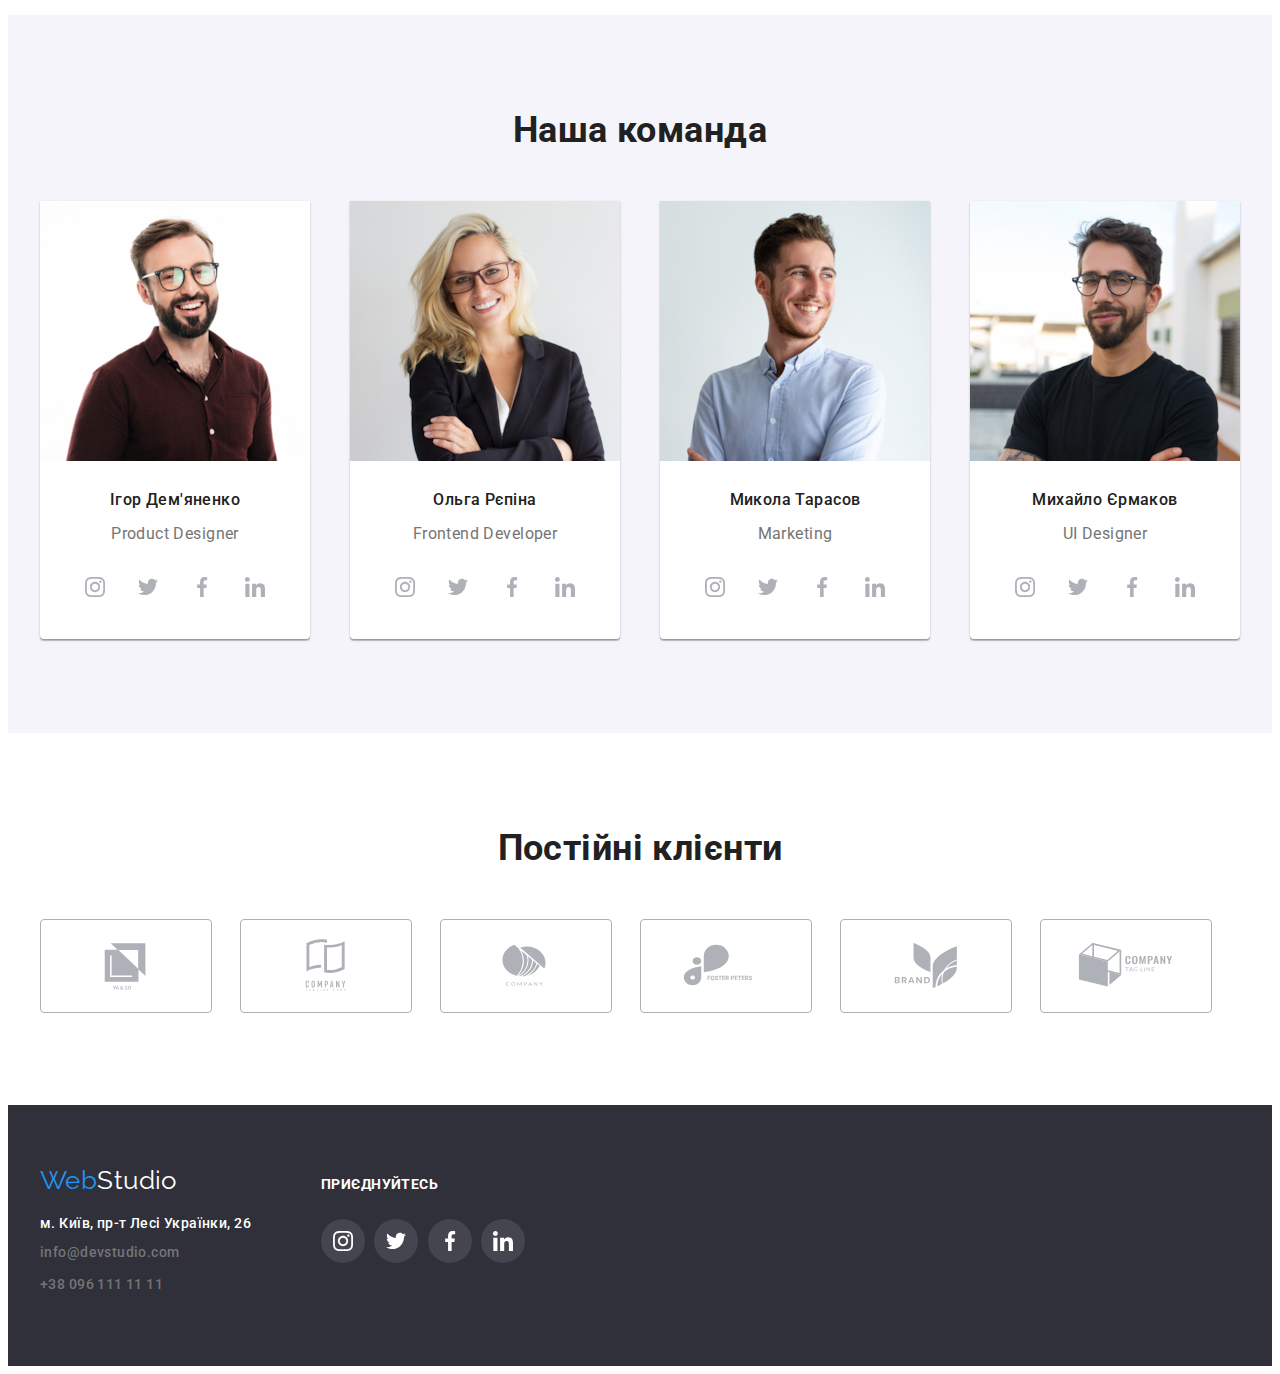
==== commit d3b8b32f: "edited" ====
--- a/index.html
+++ b/index.html
@@ -67,7 +67,7 @@
         <button type="button" class="hero-button" data-modal-open >Замовити послугу</button>
         <div class="backdrop is-hidden" data-modal>
           <div class="modal">
-           <button class="modal-close" data-modal-close><svg widht="18" height="18">
+           <button class="modal-close" data-modal-close><svg width="18" height="18">
             <use href="./images/icons.svg#close"></use>
            </svg></button>
           </div>
--- a/css/styles.css
+++ b/css/styles.css
@@ -120,6 +120,7 @@
   line-height: var(--main-line-height);
   font-weight: var(--main-font-weight);
   font-style: normal;
+  transition-property: color;
   transition: transform 250ms cubic-bezier(0.4, 0, 0.2, 1);
 }
 
@@ -146,6 +147,7 @@
   color: var(--primary-text-color);
   line-height: var(--main-line-height);
   font-weight: var(--main-font-weight);
+  transition-property: color;
   transition: transform 250ms cubic-bezier(0.4, 0, 0.2, 1);
 }
 
@@ -170,7 +172,7 @@
   content: "";
   
   position: absolute;
-  bottom: 0;
+  bottom: -1px;
   
   display: block;
   width: 100%;
@@ -200,6 +202,7 @@
   background: #f5f4fa;
   border-radius: 4px;
   border: none; 
+  transition-property: background-color;
   transition: transform 250ms cubic-bezier(0.4, 0, 0.2, 1);
   
 }
@@ -268,6 +271,7 @@
   border: none;
   min-width: 216px;
   height: 50px;
+  transition-property: background-color;
   transition: transform 250ms cubic-bezier(0.4, 0, 0.2, 1);
 }
 
@@ -309,24 +313,29 @@
   background-color: #fff;
 }
 
-.modal-close{
-  
+.modal-close {
   cursor: pointer;
   position: absolute;
   top: 8px;
   right: 8px;
+  width: 30px;
+  height: 30px;
+
+  display: flex;
+  align-items: center;
+  justify-content: center;
+  padding: 0;
 
   background: var(--primary-white-color);
   border: 1px solid rgba(0, 0, 0, 0.1);
-  /* border-radius: 50%; */
-  transition: transform 250ms cubic-bezier(0.4, 0, 0.2, 1);
-  
+  border-radius: 50%;
+  transition-property: background-color;
+  transition: transform 250ms cubic-bezier(0.4, 0, 0.2, 1);
 }
 
 .modal-close:hover,
 .modal-close:focus{
   background-color: var(--accent-color);
-  /* transition: transform 250ms cubic-bezier(0.4, 0, 0.2, 1); */
 }
 
 .cards {
@@ -355,25 +364,53 @@
 
 .box-link{
   display: block;
+  transition-property: box-shadow;
   transition: transform 250ms cubic-bezier(0.4, 0, 0.2, 1);
 }
 
 
 .box-link:hover,
-.box-link:focus{
+.box-link:focus {
   box-shadow: 0px 3px 1px rgba(0, 0, 0, 0.1), 0px 1px 2px rgba(0, 0, 0, 0.08), 0px 2px 2px rgba(0, 0, 0, 0.12);
-  
-}
-
+}
+
+.box-img{
+  display: block;
+}
 
 .box-overlay{
-  /* position: absolute; */
-  background-color: rgba(33, 150, 243, 0.9);
+  position: relative;
+  overflow: hidden;
 }
 
 .overlay-text{
+  position: absolute;
+  top: 0;
+  left: 0;
+  padding-top: 63px;
+  padding-right: 24px;
+  padding-bottom: 63px;
+  padding-left: 24px;
+  width: 100%;
+  height: 100%;
+
+  background: rgba(33, 150, 243, 0.9);
+  font-size: 18px;
+  line-height: 1.56;
   color: var(--primary-white-color);
-  padding: 63px 24px;
+
+ 
+  transform: translateY(100%);
+  opacity: 0;
+  transition-property: transform,opasity;
+  transition: transform 250ms cubic-bezier(0.4, 0, 0.2, 1),
+              opacity 250ms cubic-bezier(0.4, 0, 0.2, 1);
+}
+
+.box-link:hover .overlay-text,
+.box-link:focus .overlay-text {
+ transform: translateY(0%);
+ opacity: 1;
 }
 
 
@@ -543,6 +580,7 @@
   border-radius: 50%;
   fill: #AFB1B8;
   color:var(--primary-white-color); 
+  transition-property: background-color;
   transition: transform 250ms cubic-bezier(0.4, 0, 0.2, 1);
 }
 
@@ -585,6 +623,7 @@
   border-radius: 4px;
   fill:#AFB1B8;
   color:var(--accent-color);
+  transition-property: fill,border-color;
   transition: transform 250ms cubic-bezier(0.4, 0, 0.2, 1);
 }
 
@@ -650,6 +689,7 @@
   font-style: normal;
   color: var(--primary-white-color);
   line-height: var(--main-line-height); 
+  transition-property: color;
   transition: transform 250ms cubic-bezier(0.4, 0, 0.2, 1);
 }
 
@@ -689,6 +729,7 @@
   border-radius: 50%;
 
   fill:var(--primary-white-color);
+  transition-property: background-color;
   transition: transform 250ms cubic-bezier(0.4, 0, 0.2, 1);
 }
 
@@ -702,5 +743,4 @@
 .socials{
   display: inline-block;
   margin-left: 70px;
-
-}
+}
